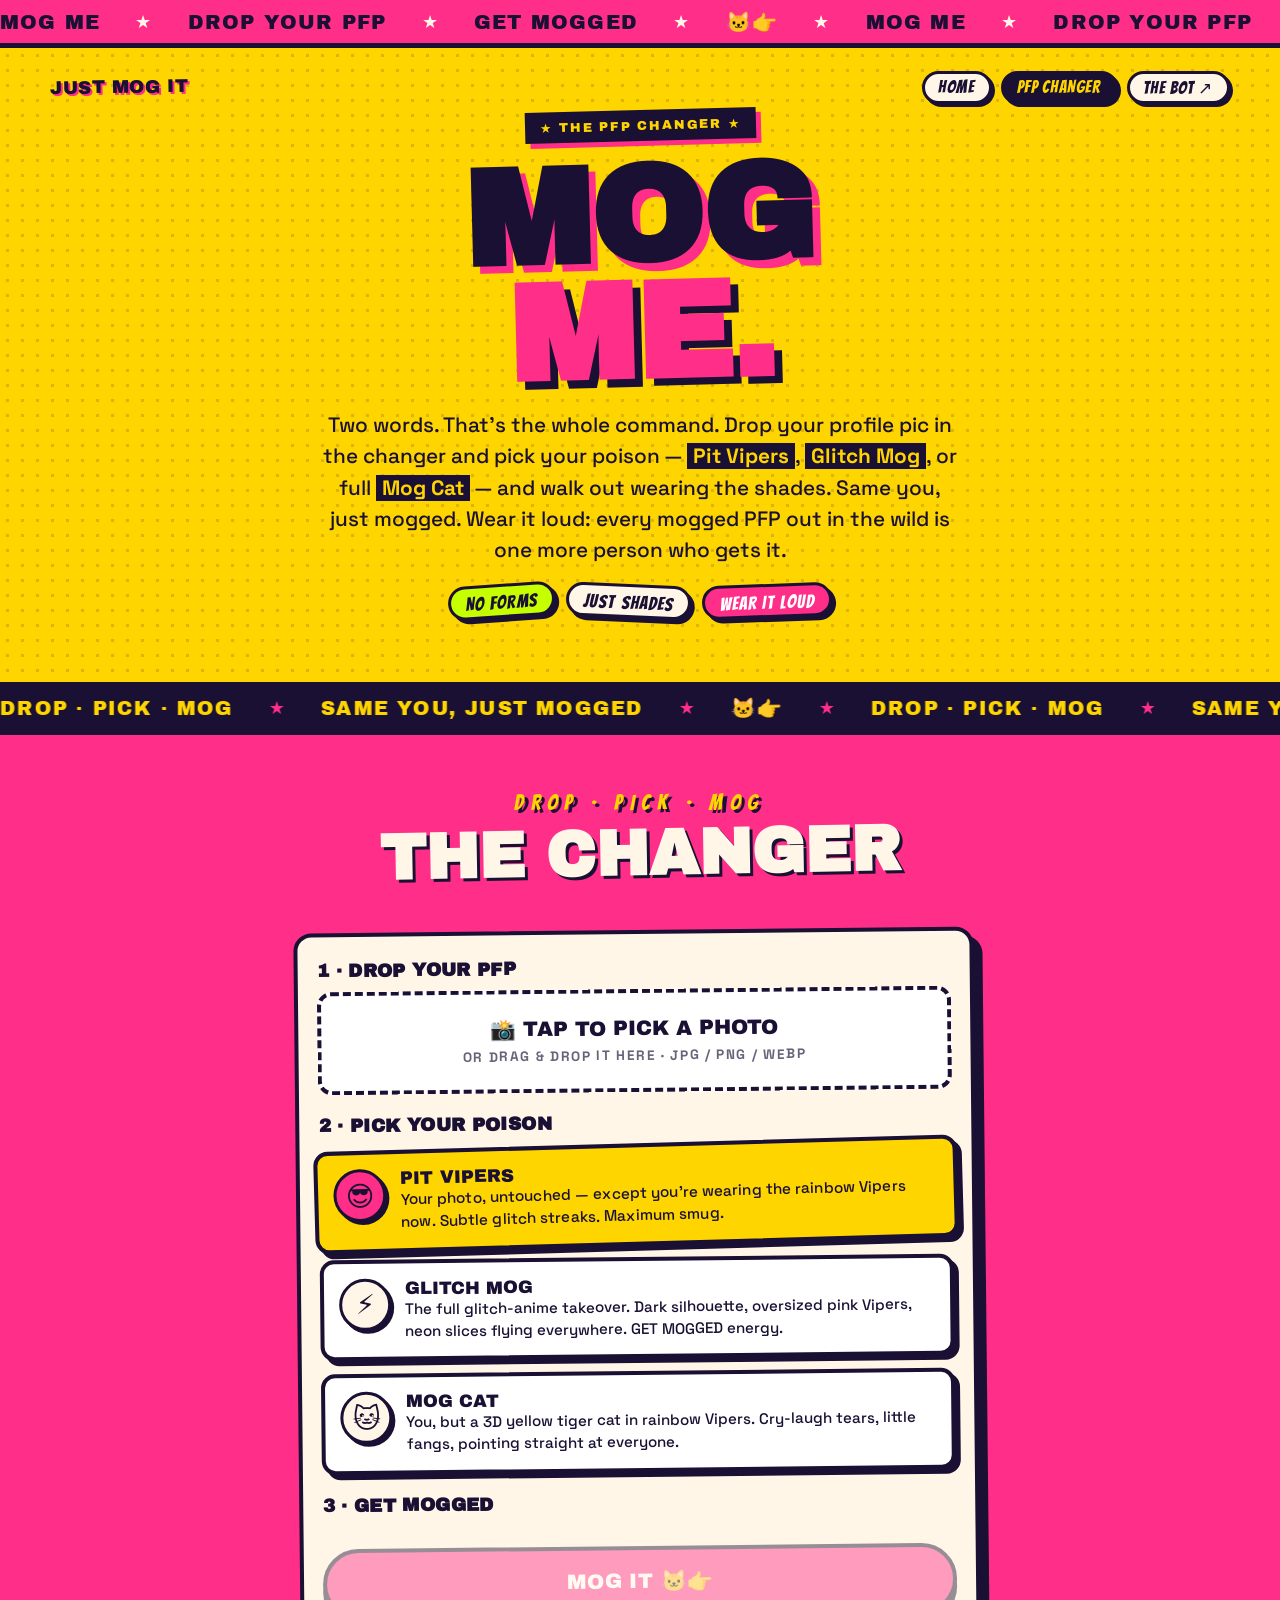
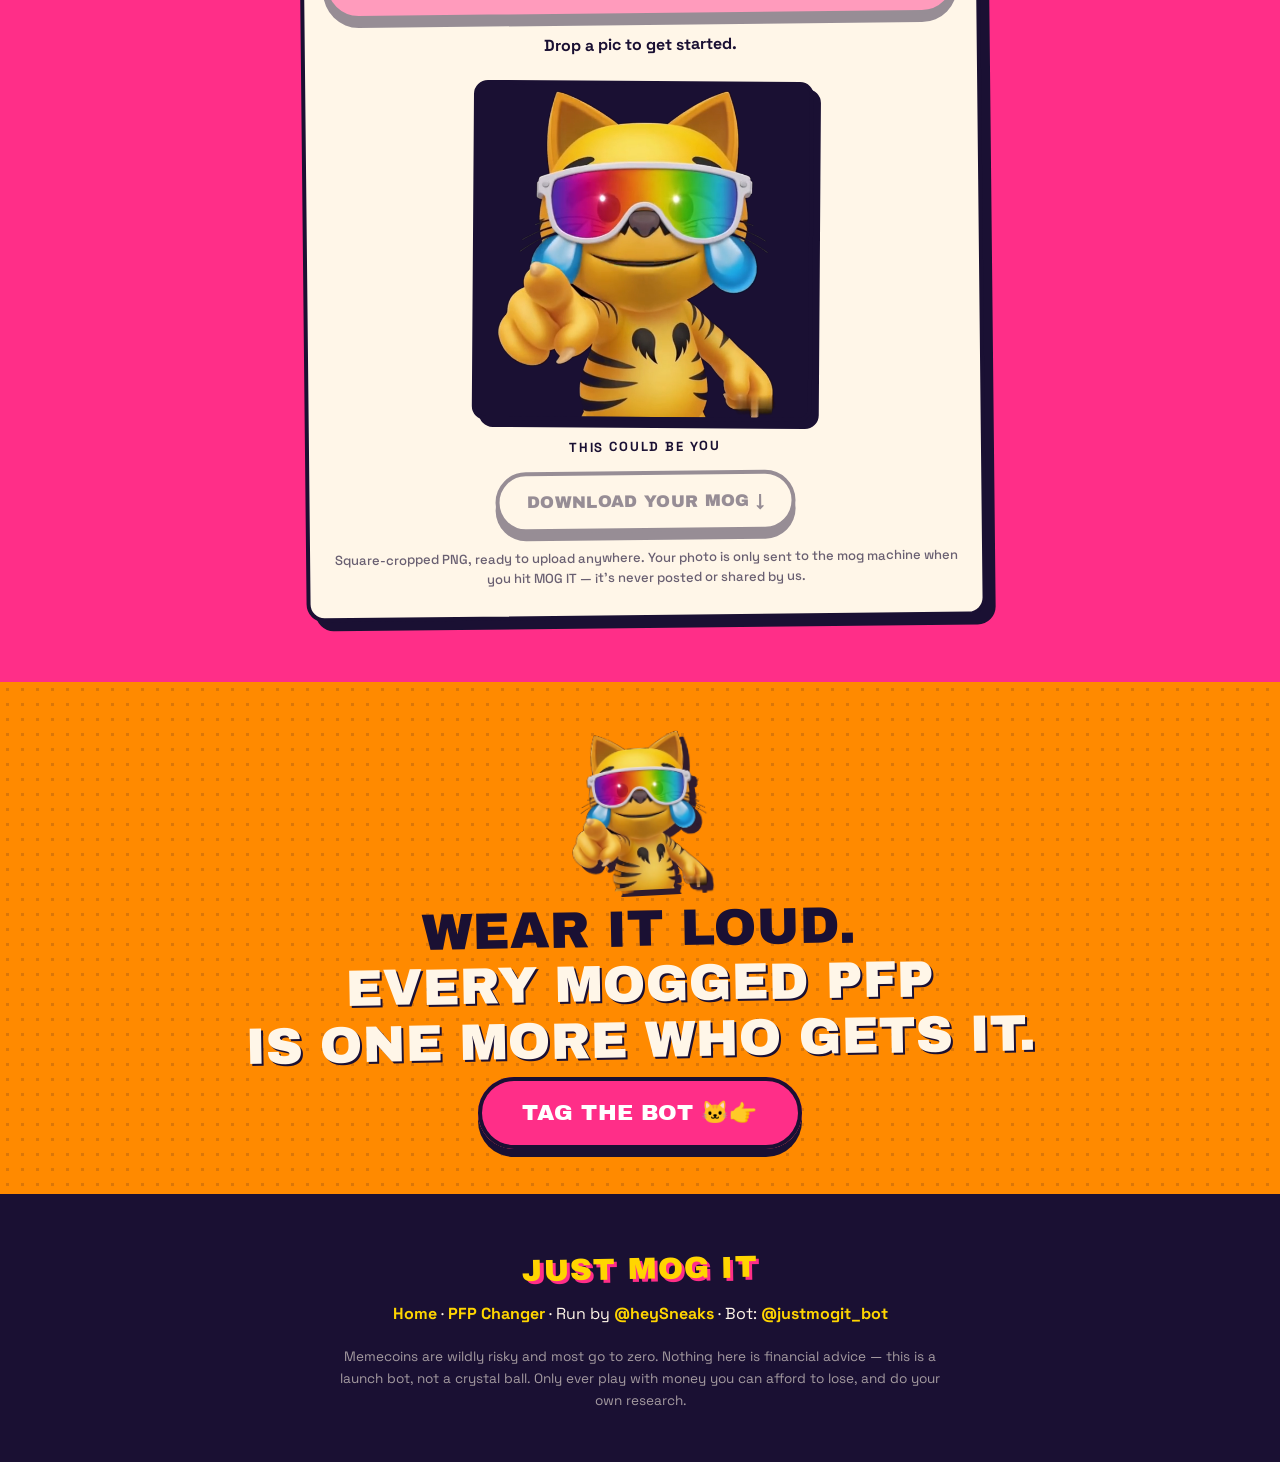
==== pfp.html @ e51c2ff8 "PFP changer: MOG ME page — upload, 3 styles (Pit Vipers / Glitch Mog / Mog Cat), generate + square d" ====
<!DOCTYPE html>
<html lang="en">
<head>
<meta charset="UTF-8">
<meta name="viewport" content="width=device-width, initial-scale=1.0">
<title>MOG ME — The JustMogIt PFP Changer</title>
<meta name="description" content="Two words. That's the whole command. Drop your profile pic in the JustMogIt changer, pick your poison — Pit Vipers, Glitch Mog, or full Mog Cat — and walk out wearing the shades.">
<link rel="preload" href="fonts/ArchivoBlack.woff2" as="font" type="font/woff2" crossorigin>
<link rel="stylesheet" href="style.css">
<style>
  /* ===== PFP CHANGER — page-specific, built from the site's poster language ===== */
  .pfp-nav {
    position: relative; z-index: 2;
    display: flex; align-items: center; justify-content: space-between;
    gap: 0.8rem; flex-wrap: wrap;
    max-width: 1180px; margin: 0 auto 0.4rem;
  }
  .pfp-brand {
    font-family: "Archivo Black", sans-serif;
    color: var(--ink); text-decoration: none;
    font-size: 1.15rem; letter-spacing: 0.03em;
    text-shadow: 2px 2px 0 var(--pink);
    transform: rotate(-1deg);
  }
  .pfp-links { display: flex; gap: 0.55rem; flex-wrap: wrap; }
  .pfp-links a {
    font-family: "Bangers", cursive; letter-spacing: 0.06em;
    font-size: 1.05rem; color: var(--ink); text-decoration: none;
    background: var(--cream); border: 3px solid var(--ink); border-radius: 999px;
    padding: 0.3rem 0.85rem 0.15rem; box-shadow: 3px 3px 0 var(--ink);
  }
  .pfp-links a.here { background: var(--ink); color: var(--yellow); }
  .pfp-links a:active { transform: translateY(2px); box-shadow: 1px 1px 0 var(--ink); }

  .pfp-hero { padding-top: 1.4rem; }
  .mogme-copy {
    position: relative; z-index: 1;
    max-width: 640px; margin: 0.4rem auto 0;
    font-size: clamp(1.05rem, 4vw, 1.3rem);
    font-weight: 500; line-height: 1.5;
  }
  .mogme-copy strong { background: var(--ink); color: var(--yellow); padding: 0 0.3em; }

  /* changer — hot pink block, same as .how */
  .changer { background: var(--pink); color: var(--cream); }
  .changer h2 { text-shadow: 0.05em 0.05em 0 var(--ink); }
  .changer .h2-kicker { color: var(--yellow); }

  .changer-card {
    background: var(--cream); color: var(--ink);
    border: 4px solid var(--ink); border-radius: 18px;
    box-shadow: 9px 9px 0 var(--ink);
    max-width: 680px; margin: 0 auto;
    padding: 1.5rem 1.2rem 1.7rem;
    transform: rotate(-0.6deg);
    position: relative; z-index: 1;
  }
  .changer-card h3 {
    font-family: "Archivo Black", sans-serif; font-size: 1.15rem;
    margin: 1.3rem 0 0.7rem; letter-spacing: 0.02em;
  }
  .changer-card h3:first-child { margin-top: 0; }

  .dropzone {
    display: block; cursor: pointer; text-align: center;
    border: 4px dashed var(--ink); border-radius: 14px;
    background: #fff; padding: 1.4rem 1rem;
    transition: transform 0.12s ease, background 0.12s ease;
  }
  .dropzone.drag { background: var(--yellow); transform: scale(1.02); }
  .dropzone .dz-big { font-family: "Archivo Black", sans-serif; font-size: 1.3rem; display: block; margin-bottom: 0.3rem; }
  .dropzone .dz-small { font-weight: 700; font-size: 0.85rem; letter-spacing: 0.12em; opacity: 0.65; }
  .dropzone img {
    max-width: 210px; width: 100%; height: auto; aspect-ratio: 1; object-fit: cover;
    border: 4px solid var(--ink); border-radius: 14px; box-shadow: 5px 5px 0 var(--ink);
    margin: 0 auto 0.7rem; display: none;
  }
  .dropzone.has-img img { display: block; }
  .dropzone input { display: none; }

  .styles { display: grid; gap: 0.8rem; }
  .style-card {
    display: flex; gap: 0.85rem; align-items: flex-start; cursor: pointer;
    border: 4px solid var(--ink); border-radius: 14px;
    background: #fff; padding: 0.9rem 0.95rem;
    box-shadow: 5px 5px 0 var(--ink);
    transition: transform 0.12s ease, background 0.12s ease;
  }
  .style-card input { position: absolute; opacity: 0; pointer-events: none; }
  .style-card .sc-icon {
    flex: 0 0 auto; width: 52px; height: 52px; display: grid; place-items: center;
    font-size: 1.7rem; background: var(--cream);
    border: 3px solid var(--ink); border-radius: 50%; box-shadow: 3px 3px 0 var(--ink);
  }
  .style-card .sc-name { font-family: "Archivo Black", sans-serif; font-size: 1.12rem; display: block; }
  .style-card .sc-desc { font-size: 0.95rem; line-height: 1.45; font-weight: 500; }
  .style-card.sel, .style-card:has(input:checked) { background: var(--yellow); transform: rotate(-1deg) scale(1.015); }
  .style-card.sel .sc-icon, .style-card:has(input:checked) .sc-icon { background: var(--pink); }

  .mog-btn { width: 100%; margin-top: 1.4rem; font-size: 1.3rem; cursor: pointer; }
  .mog-btn[disabled] { opacity: 0.45; cursor: not-allowed; transform: none; }
  .status {
    min-height: 1.5em; text-align: center; font-weight: 700;
    margin-top: 1rem; font-size: 1rem; line-height: 1.45;
  }
  .status.err { color: #b3001b; }

  .wiring {
    display: none; margin-top: 1.1rem;
    background: var(--ink); color: var(--cream);
    border: 4px solid var(--ink); border-radius: 14px;
    padding: 1.1rem 1.1rem 1rem; box-shadow: 5px 5px 0 var(--pink);
    line-height: 1.55;
  }
  .wiring.show { display: block; }
  .wiring .w-big { font-family: "Archivo Black", sans-serif; color: var(--yellow); display: block; font-size: 1.1rem; margin-bottom: 0.35rem; }

  .result-wrap { margin-top: 1.5rem; text-align: center; }
  .result-frame {
    position: relative; display: inline-block; max-width: 340px; width: 100%;
    border: 4px solid var(--ink); border-radius: 14px; overflow: hidden;
    box-shadow: 7px 7px 0 var(--ink); background: var(--ink);
    transform: rotate(1deg);
  }
  .result-frame img { display: block; width: 100%; height: auto; aspect-ratio: 1; object-fit: cover; }
  .result-sticker {
    position: absolute; top: 10px; right: 10px;
    font-family: "Bangers", cursive; letter-spacing: 0.06em; font-size: 1.05rem;
    background: var(--lime); color: var(--ink);
    border: 3px solid var(--ink); border-radius: 999px; box-shadow: 3px 3px 0 var(--ink);
    padding: 0.25rem 0.8rem 0.1rem; transform: rotate(6deg);
    display: none;
  }
  .result-frame.mogged .result-sticker { display: block; }
  .frame-caption { font-weight: 700; letter-spacing: 0.14em; font-size: 0.82rem; margin-top: 0.8rem; }
  .dl-btn { margin-top: 1rem; cursor: pointer; }
  .dl-btn[disabled] { opacity: 0.45; cursor: not-allowed; }
  .fineprint { font-size: 0.82rem; opacity: 0.65; font-weight: 500; margin-top: 1rem; line-height: 1.5; }

  .pfp-hero .hero-inner { flex-direction: column; text-align: center; }
  @media (min-width: 900px) {
    .pfp-hero .hero-inner { flex-direction: column; text-align: center; }
    .pfp-hero .cta-row, .pfp-hero .sticker-row { justify-content: center; }
    .styles { grid-template-columns: 1fr; }
  }
</style>
</head>
<body>

<!-- ======== TICKER ======== -->
<div class="ticker ticker-top" aria-hidden="true">
  <div class="ticker-track" data-ticker>
    <span>MOG ME</span><span class="tick-star">★</span><span>DROP YOUR PFP</span><span class="tick-star">★</span><span>GET MOGGED</span><span class="tick-star">★</span><span>🐱👉</span><span class="tick-star">★</span>
  </div>
</div>

<!-- ======== MOG ME — the command ======== -->
<header class="hero pfp-hero">
  <div class="halftone" aria-hidden="true"></div>
  <nav class="pfp-nav">
    <a class="pfp-brand" href="index.html">JUST MOG IT</a>
    <div class="pfp-links">
      <a href="index.html">HOME</a>
      <a href="pfp.html" class="here">PFP CHANGER</a>
      <a href="https://x.com/justmogit_bot" target="_blank" rel="noopener">THE BOT ↗</a>
    </div>
  </nav>
  <div class="hero-inner">
    <div class="type-col">
      <p class="hero-kicker">★ THE PFP CHANGER ★</p>
      <h1 class="logo-type">MOG<br><span class="word-mog">ME.</span></h1>
      <p class="mogme-copy">Two words. That's the whole command. Drop your profile pic in the changer and pick your poison — <strong>Pit Vipers</strong>, <strong>Glitch Mog</strong>, or full <strong>Mog Cat</strong> — and walk out wearing the shades. Same you, just mogged. Wear it loud: every mogged PFP out in the wild is one more person who gets it.</p>
      <div class="sticker-row" aria-hidden="true">
        <span class="sticker s1">NO FORMS</span>
        <span class="sticker s2">JUST SHADES</span>
        <span class="sticker s3">WEAR IT LOUD</span>
      </div>
    </div>
  </div>
</header>

<!-- ======== MARQUEE DIVIDER ======== -->
<div class="ticker ticker-mid" aria-hidden="true">
  <div class="ticker-track ticker-track-rev" data-ticker>
    <span>DROP · PICK · MOG</span><span class="tick-star">★</span><span>SAME YOU, JUST MOGGED</span><span class="tick-star">★</span><span>🐱👉</span><span class="tick-star">★</span>
  </div>
</div>

<main>
  <!-- ======== THE CHANGER — hot pink ======== -->
  <section class="section changer">
    <h2><span class="h2-kicker">DROP · PICK · MOG</span>THE CHANGER</h2>

    <div class="changer-card">
      <h3>1 · DROP YOUR PFP</h3>
      <label class="dropzone" id="dropzone">
        <input type="file" id="fileInput" accept="image/*">
        <img id="previewImg" alt="Your uploaded profile pic">
        <span class="dz-big" id="dzBig">📸 TAP TO PICK A PHOTO</span>
        <span class="dz-small" id="dzSmall">OR DRAG &amp; DROP IT HERE · JPG / PNG / WEBP</span>
      </label>

      <h3>2 · PICK YOUR POISON</h3>
      <div class="styles" id="styles">
        <label class="style-card sel">
          <input type="radio" name="style" value="vipers" checked>
          <span class="sc-icon">😎</span>
          <span><span class="sc-name">PIT VIPERS</span>
          <span class="sc-desc">Your photo, untouched — except you're wearing the rainbow Vipers now. Subtle glitch streaks. Maximum smug.</span></span>
        </label>
        <label class="style-card">
          <input type="radio" name="style" value="glitch">
          <span class="sc-icon">⚡</span>
          <span><span class="sc-name">GLITCH MOG</span>
          <span class="sc-desc">The full glitch-anime takeover. Dark silhouette, oversized pink Vipers, neon slices flying everywhere. GET MOGGED energy.</span></span>
        </label>
        <label class="style-card">
          <input type="radio" name="style" value="cat">
          <span class="sc-icon">🐱</span>
          <span><span class="sc-name">MOG CAT</span>
          <span class="sc-desc">You, but a 3D yellow tiger cat in rainbow Vipers. Cry-laugh tears, little fangs, pointing straight at everyone.</span></span>
        </label>
      </div>

      <h3>3 · GET MOGGED</h3>
      <button class="cta cta-main cta-big mog-btn" id="mogBtn" type="button" disabled>MOG IT 🐱👉</button>
      <p class="status" id="status" role="status">Drop a pic to get started.</p>

      <div class="wiring" id="wiring">
        <span class="w-big">🔧 THE CHANGER IS BEING WIRED UP</span>
        The mog machine is almost ready — check back in a bit and it'll cook your PFP live. Nothing broke; the shades just aren't plugged in yet. Meanwhile your pic stays right here on your phone, and you can still grab the square crop below.
      </div>

      <div class="result-wrap">
        <div class="result-frame" id="resultFrame">
          <img id="resultImg" src="mog-cat-alpha.png" alt="Your mogged profile pic">
          <span class="result-sticker">MOGGED 😎</span>
        </div>
        <p class="frame-caption" id="frameCaption">THIS COULD BE YOU</p>
        <button class="cta cta-ghost dl-btn" id="dlBtn" type="button" disabled>DOWNLOAD YOUR MOG ↓</button>
        <p class="fineprint">Square-cropped PNG, ready to upload anywhere. Your photo is only sent to the mog machine when you hit MOG IT — it's never posted or shared by us.</p>
      </div>
    </div>
  </section>

  <!-- ======== FINAL CTA — orange ======== -->
  <section class="section final-cta">
    <div class="halftone" aria-hidden="true"></div>
    <div class="mini-cat" aria-hidden="true">
      <img src="mog-cat-alpha.png" alt="" width="600" height="600">
    </div>
    <p class="final-line">WEAR IT LOUD.<br><span>EVERY MOGGED PFP<br>IS ONE MORE WHO GETS IT.</span></p>
    <a class="cta cta-main cta-big" href="https://x.com/justmogit_bot" target="_blank" rel="noopener">TAG THE BOT 🐱👉</a>
  </section>
</main>

<footer>
  <p class="foot-brand">JUST MOG IT</p>
  <p><a href="index.html">Home</a> · <a href="pfp.html">PFP Changer</a> · Run by <a href="https://x.com/heySneaks" target="_blank" rel="noopener">@heySneaks</a> · Bot: <a href="https://x.com/justmogit_bot" target="_blank" rel="noopener">@justmogit_bot</a></p>
  <p class="nfa">Memecoins are wildly risky and most go to zero. Nothing here is financial advice — this is a launch bot, not a crystal ball. Only ever play with money you can afford to lose, and do your own research.</p>
</footer>

<script>
(function () {
  "use strict";
  var dz = document.getElementById("dropzone");
  var fileInput = document.getElementById("fileInput");
  var previewImg = document.getElementById("previewImg");
  var dzBig = document.getElementById("dzBig");
  var dzSmall = document.getElementById("dzSmall");
  var mogBtn = document.getElementById("mogBtn");
  var dlBtn = document.getElementById("dlBtn");
  var status = document.getElementById("status");
  var wiring = document.getElementById("wiring");
  var resultFrame = document.getElementById("resultFrame");
  var resultImg = document.getElementById("resultImg");
  var frameCaption = document.getElementById("frameCaption");

  var workingDataUrl = null; // downscaled upload (what we send + fall back to)
  var resultDataUrl = null;  // generated mog

  function setStatus(msg, isErr) {
    status.textContent = msg;
    status.className = "status" + (isErr ? " err" : "");
  }

  function selectedStyle() {
    var el = document.querySelector('input[name="style"]:checked');
    return el ? el.value : "vipers";
  }

  // Style card highlight (JS class backs up the :has() styling)
  var cards = document.querySelectorAll(".style-card");
  cards.forEach(function (card) {
    card.addEventListener("click", function () {
      cards.forEach(function (c) { c.classList.remove("sel"); });
      card.classList.add("sel");
    });
  });

  function loadFile(file) {
    if (!file) return;
    if (!/^image\//.test(file.type)) {
      setStatus("That's not an image — grab a JPG, PNG or WebP.", true);
      return;
    }
    var reader = new FileReader();
    reader.onload = function () {
      var img = new Image();
      img.onload = function () {
        var max = 1024;
        var scale = Math.min(1, max / Math.max(img.width, img.height));
        var w = Math.round(img.width * scale);
        var h = Math.round(img.height * scale);
        var canvas = document.createElement("canvas");
        canvas.width = w; canvas.height = h;
        canvas.getContext("2d").drawImage(img, 0, 0, w, h);
        workingDataUrl = canvas.toDataURL("image/jpeg", 0.9);
        resultDataUrl = null;
        previewImg.src = workingDataUrl;
        dz.classList.add("has-img");
        dzBig.textContent = "📸 THAT'S THE ONE";
        dzSmall.textContent = "TAP TO PICK A DIFFERENT ONE";
        resultImg.src = workingDataUrl;
        resultFrame.classList.remove("mogged");
        frameCaption.textContent = "YOU — UNMOGGED (FOR NOW)";
        mogBtn.disabled = false;
        dlBtn.disabled = false;
        wiring.classList.remove("show");
        setStatus("Locked in. Pick your poison and hit MOG IT.");
      };
      img.onerror = function () { setStatus("Couldn't read that image — try another one.", true); };
      img.src = reader.result;
    };
    reader.onerror = function () { setStatus("Couldn't read that file — try another one.", true); };
    reader.readAsDataURL(file);
  }

  fileInput.addEventListener("change", function () {
    loadFile(fileInput.files && fileInput.files[0]);
    fileInput.value = "";
  });
  ["dragenter", "dragover"].forEach(function (ev) {
    dz.addEventListener(ev, function (e) { e.preventDefault(); dz.classList.add("drag"); });
  });
  ["dragleave", "drop"].forEach(function (ev) {
    dz.addEventListener(ev, function (e) { e.preventDefault(); dz.classList.remove("drag"); });
  });
  dz.addEventListener("drop", function (e) {
    var f = e.dataTransfer && e.dataTransfer.files && e.dataTransfer.files[0];
    loadFile(f);
  });

  mogBtn.addEventListener("click", function () {
    if (!workingDataUrl) return;
    mogBtn.disabled = true;
    mogBtn.textContent = "MOGGING… ⏳";
    setStatus("Sending you to the mog machine…");
    fetch("/api/mog", {
      method: "POST",
      headers: { "Content-Type": "application/json" },
      body: JSON.stringify({ image: workingDataUrl, style: selectedStyle() })
    })
      .then(function (res) {
        return res.json().catch(function () { return { error: "bad_response" }; })
          .then(function (data) { return { ok: res.ok, data: data }; });
      })
      .then(function (out) {
        if (out.ok && out.data && out.data.image) {
          resultDataUrl = out.data.image;
          resultImg.src = resultDataUrl;
          resultFrame.classList.add("mogged");
          frameCaption.textContent = "YOU — MOGGED 😎";
          wiring.classList.remove("show");
          setStatus("MOGGED. Download it and wear it loud.");
        } else if (out.data && out.data.error === "key_not_configured") {
          wiring.classList.add("show");
          setStatus("So close — the changer is being wired up. Check back soon.");
        } else if (out.data && out.data.error === "image_too_large") {
          setStatus("That image is too big — try a smaller one.", true);
        } else {
          setStatus("The mog machine hiccuped — give it another shot.", true);
        }
      })
      .catch(function () {
        setStatus("Couldn't reach the mog machine — check your connection and try again.", true);
      })
      .finally(function () {
        mogBtn.disabled = false;
        mogBtn.textContent = "MOG IT 🐱👉";
      });
  });

  dlBtn.addEventListener("click", function () {
    var src = resultDataUrl || workingDataUrl;
    if (!src) return;
    var img = new Image();
    img.onload = function () {
      var size = 1024;
      var canvas = document.createElement("canvas");
      canvas.width = size; canvas.height = size;
      var side = Math.min(img.width, img.height);
      var sx = (img.width - side) / 2;
      var sy = (img.height - side) / 2;
      canvas.getContext("2d").drawImage(img, sx, sy, side, side, 0, 0, size, size);
      if (canvas.toBlob) {
        canvas.toBlob(function (blob) {
          var a = document.createElement("a");
          a.href = URL.createObjectURL(blob);
          a.download = "get-mogged-pfp.png";
          document.body.appendChild(a);
          a.click();
          a.remove();
          setTimeout(function () { URL.revokeObjectURL(a.href); }, 4000);
        }, "image/png");
      } else {
        var a = document.createElement("a");
        a.href = canvas.toDataURL("image/png");
        a.download = "get-mogged-pfp.png";
        document.body.appendChild(a);
        a.click();
        a.remove();
      }
    };
    img.src = src;
  });

  // Ticker duplication (same trick as script.js, kept local so index stays untouched)
  document.querySelectorAll("[data-ticker]").forEach(function (track) {
    track.innerHTML += track.innerHTML;
  });
})();
</script>
</body>
</html>
---- style.css ----
/* JUST MOG IT v2 — riso poster system.
   Full-bleed color blocks (yellow → pink → cream → orange), hard ink
   shadows, halftone dots, sticker tilts. NO soft SaaS gradients. */

/* Self-hosted fonts (2026-11-07) — no third-party font CDN, so the poster
   type renders identically in every webview, including in-app browsers. */
@font-face {
  font-family: "Archivo Black";
  src: url("fonts/ArchivoBlack.woff2") format("woff2");
  font-weight: 400;
  font-display: swap;
}
@font-face {
  font-family: "Bangers";
  src: url("fonts/Bangers.woff2") format("woff2");
  font-weight: 400;
  font-display: swap;
}
@font-face {
  font-family: "Space Grotesk";
  src: url("fonts/SpaceGrotesk.woff2") format("woff2");
  font-weight: 400 700;
  font-display: swap;
}

:root {
  --ink: #1a1033;
  --pink: #ff2e88;
  --orange: #ff8a00;
  --yellow: #ffd500;
  --amber: #ffb300;
  --lime: #c6ff00;
  --cream: #fff6e8;
}

* { margin: 0; padding: 0; box-sizing: border-box; }
html { scroll-behavior: smooth; }

body {
  font-family: "Space Grotesk", system-ui, sans-serif;
  background: var(--ink);
  color: var(--ink);
  overflow-x: hidden;
}

a { color: var(--pink); }
::selection { background: var(--ink); color: var(--yellow); }

/* ---------- tickers ---------- */
.ticker {
  overflow: hidden;
  white-space: nowrap;
  padding: 0.6rem 0;
  border-top: 5px solid var(--ink);
  border-bottom: 5px solid var(--ink);
  position: relative;
  z-index: 3;
}
.ticker-top { background: var(--pink); color: var(--ink); border-top: none; }
.ticker-mid { background: var(--ink); color: var(--yellow); }
.ticker-track {
  display: inline-flex;
  align-items: center;
  gap: 2.2rem;
  padding-right: 2.2rem;
  font-family: "Archivo Black", sans-serif;
  font-size: 1.25rem;
  letter-spacing: 0.06em;
  animation: ticker-scroll 16s linear infinite;
  will-change: transform;
}
.ticker-track-rev { animation-direction: reverse; }
.tick-star { color: var(--cream); font-size: 1.1rem; }
.ticker-mid .tick-star { color: var(--pink); }
@keyframes ticker-scroll {
  from { transform: translateX(0); }
  to   { transform: translateX(-50%); }
}

/* ---------- HERO — yellow poster ---------- */
.hero {
  background: var(--yellow);
  position: relative;
  overflow: hidden;
  padding: 2.2rem 1.25rem 3.2rem;
}
.halftone {
  position: absolute;
  inset: 0;
  pointer-events: none;
  background-image: radial-gradient(circle, rgba(26,16,51,0.16) 1.6px, transparent 1.7px);
  background-size: 15px 15px;
}
.hero-inner {
  position: relative;
  max-width: 1180px;
  margin: 0 auto;
  display: flex;
  flex-direction: column;
  align-items: center;
  text-align: center;
}

.mascot-col { position: relative; width: 100%; display: flex; justify-content: center; }
.burst {
  position: absolute;
  top: 50%; left: 50%;
  width: 560px; height: 560px;
  max-width: 130vw; max-height: 130vw;
  transform: translate(-50%, -54%);
  border-radius: 50%;
  background: repeating-conic-gradient(from -8deg, rgba(255,46,136,0.30) 0deg 11deg, rgba(255,46,136,0) 11deg 22deg);
  -webkit-mask-image: radial-gradient(circle, #000 0 58%, transparent 71%);
          mask-image: radial-gradient(circle, #000 0 58%, transparent 71%);
}
.mascot-wrap { position: relative; z-index: 1; transition: transform 0.18s ease; }
.mascot {
  width: min(430px, 88vw);
  height: auto;
  display: block;
  filter: drop-shadow(10px 12px 0 rgba(26,16,51,0.9));
  animation: mog-bob 2.8s ease-in-out infinite;
}
@keyframes mog-bob {
  0%, 100% { transform: translateY(0) rotate(-1deg); }
  50%      { transform: translateY(-9px) rotate(1deg); }
}
.mascot-wrap.jab .mascot { animation: jab 0.45s ease; }
@keyframes jab {
  0% { transform: translate(0,0) scale(1); }
  35% { transform: translate(10px, 8px) scale(1.07); }
  100% { transform: translate(0,0) scale(1); }
}

.starburst {
  position: absolute;
  top: 2%;
  right: 1%;
  width: 104px; height: 104px;
  background: var(--pink);
  color: var(--cream);
  display: grid;
  place-items: center;
  text-align: center;
  font-family: "Bangers", cursive;
  font-size: 1.25rem;
  line-height: 0.95;
  letter-spacing: 0.05em;
  transform: rotate(12deg);
  clip-path: polygon(50% 0%, 59% 12%, 74% 6%, 79% 20%, 93% 18%, 92% 33%, 100% 42%, 91% 52%, 97% 65%, 84% 70%, 84% 85%, 70% 83%, 62% 96%, 51% 87%, 38% 97%, 34% 83%, 18% 85%, 19% 70%, 4% 63%, 11% 51%, 2% 40%, 14% 33%, 13% 17%, 27% 19%, 34% 5%, 44% 13%);
  filter: drop-shadow(4px 5px 0 var(--ink));
  animation: burst-wiggle 3.4s ease-in-out infinite;
  z-index: 2;
}
@keyframes burst-wiggle {
  0%, 100% { transform: rotate(12deg) scale(1); }
  50%      { transform: rotate(7deg) scale(1.06); }
}

.type-col { position: relative; z-index: 1; }
.hero-kicker {
  display: inline-block;
  font-family: "Archivo Black", sans-serif;
  font-size: clamp(0.6rem, 3.1vw, 0.8rem);
  letter-spacing: 0.14em;
  white-space: nowrap;
  background: var(--ink);
  color: var(--yellow);
  padding: 0.5rem 0.9rem;
  transform: rotate(-1.5deg);
  box-shadow: 5px 5px 0 var(--pink);
  margin-top: 1.4rem;
}
.logo-type {
  font-family: "Archivo Black", sans-serif;
  font-size: clamp(3.6rem, 17vw, 8.5rem);
  line-height: 0.86;
  letter-spacing: -0.01em;
  margin: 1.1rem 0 1.1rem;
  color: var(--ink);
  text-shadow: 0.055em 0.055em 0 var(--pink);
  transform: rotate(-1.5deg);
}
.word-mog {
  color: var(--pink);
  text-shadow: 0.055em 0.055em 0 var(--ink);
}
.tagline {
  font-size: clamp(1.3rem, 4.6vw, 1.9rem);
  font-weight: 700;
  line-height: 1.3;
}
.tagline strong {
  background: var(--ink);
  color: var(--yellow);
  padding: 0 0.35em;
  box-decoration-break: clone;
  -webkit-box-decoration-break: clone;
}
.cta-row {
  display: flex;
  gap: 1rem;
  justify-content: center;
  flex-wrap: wrap;
  margin-top: 1.8rem;
}
.cta {
  font-family: "Archivo Black", sans-serif;
  text-decoration: none;
  padding: 1.05rem 1.7rem;
  border: 4px solid var(--ink);
  border-radius: 999px;
  font-size: 1.05rem;
  letter-spacing: 0.02em;
  transition: transform 0.12s ease, box-shadow 0.12s ease;
  position: relative;
}
.cta-main {
  background: var(--pink);
  color: #fff;
  box-shadow: 0 8px 0 var(--ink);
}
.cta-main:hover { transform: translateY(-3px) rotate(-1deg); box-shadow: 0 11px 0 var(--ink); }
.cta-main:active { transform: translateY(5px); box-shadow: 0 2px 0 var(--ink); }
.cta-ghost {
  background: var(--cream);
  color: var(--ink);
  box-shadow: 0 8px 0 var(--ink);
}
.cta-ghost:hover { transform: translateY(-3px) rotate(1deg); box-shadow: 0 11px 0 var(--ink); }
.cta-big { font-size: 1.4rem; padding: 1.2rem 2.5rem; }

.hero-note {
  margin-top: 1.5rem;
  font-weight: 700;
  font-size: 0.85rem;
  letter-spacing: 0.16em;
}
.sticker-row {
  display: flex;
  gap: 0.7rem;
  justify-content: center;
  flex-wrap: wrap;
  margin-top: 1.1rem;
}
.sticker {
  font-family: "Bangers", cursive;
  font-size: 1.15rem;
  letter-spacing: 0.06em;
  padding: 0.35rem 0.9rem 0.2rem;
  border: 3px solid var(--ink);
  border-radius: 999px;
  box-shadow: 4px 4px 0 var(--ink);
  background: var(--cream);
  color: var(--ink);
}
.sticker.s1 { transform: rotate(-4deg); background: var(--lime); }
.sticker.s2 { transform: rotate(2.5deg); background: var(--cream); }
.sticker.s3 { transform: rotate(-2deg); background: var(--pink); color: #fff; }

/* ---------- sections (color blocks) ---------- */
.section {
  padding: 3.6rem 1.25rem 4rem;
  position: relative;
  overflow: hidden;
}
.section h2 {
  font-family: "Archivo Black", sans-serif;
  font-size: clamp(2.4rem, 8vw, 4rem);
  text-align: center;
  margin-bottom: 2.6rem;
  transform: rotate(-1deg);
  position: relative;
  z-index: 1;
}
.h2-kicker {
  display: block;
  font-family: "Bangers", cursive;
  font-size: 1.3rem;
  font-weight: 400;
  letter-spacing: 0.35em;
  text-transform: uppercase;
  margin-bottom: 0.3rem;
  transform: rotate(1deg);
}

/* how — hot pink */
.how {
  background: var(--pink);
  color: var(--cream);
}
.how h2 { text-shadow: 0.05em 0.05em 0 var(--ink); }
.how .h2-kicker { color: var(--yellow); }
.steps {
  display: grid;
  gap: 1.4rem;
  max-width: 1060px;
  margin: 0 auto;
  position: relative;
  z-index: 1;
}
.step {
  background: var(--cream);
  color: var(--ink);
  border: 4px solid var(--ink);
  border-radius: 18px;
  padding: 1.7rem 1.5rem;
  box-shadow: 9px 9px 0 var(--ink);
  line-height: 1.55;
}
.step1 { transform: rotate(-1.4deg); }
.step2 { transform: rotate(1deg); }
.step3 { transform: rotate(-0.8deg); }
.step-num {
  font-family: "Bangers", cursive;
  font-size: 3.4rem;
  line-height: 1;
  color: var(--pink);
  -webkit-text-stroke: 2px var(--ink);
  paint-order: stroke fill;
  text-shadow: 3px 3px 0 var(--ink);
}
.step h3 {
  font-family: "Archivo Black", sans-serif;
  font-size: 1.35rem;
  margin: 0.4rem 0 0.6rem;
}
.step p { font-size: 1.02rem; }
.step strong { background: var(--yellow); padding: 0 0.25em; }

/* why — cream */
.why { background: var(--cream); color: var(--ink); }
.why h2 { text-shadow: 0.05em 0.05em 0 var(--pink); }
.why .h2-kicker { color: var(--pink); }
.perks {
  display: grid;
  gap: 1.4rem;
  max-width: 1060px;
  margin: 0 auto;
  position: relative;
  z-index: 1;
}
.perk {
  border: 4px solid var(--ink);
  border-radius: 18px;
  padding: 1.6rem 1.4rem;
  box-shadow: 9px 9px 0 var(--ink);
  line-height: 1.55;
  color: var(--ink);
}
.perk-yellow { background: var(--yellow); transform: rotate(-1deg); }
.perk-lime   { background: var(--lime);   transform: rotate(0.9deg); }
.perk-orange { background: var(--orange); transform: rotate(-0.7deg); }
.perk-pink   { background: var(--pink);   transform: rotate(1.1deg); color: #fff; }
.perk-icon {
  display: inline-grid;
  place-items: center;
  width: 58px; height: 58px;
  font-size: 1.9rem;
  background: var(--cream);
  border: 3px solid var(--ink);
  border-radius: 50%;
  box-shadow: 3px 3px 0 var(--ink);
  margin-bottom: 0.7rem;
}
.perk h3 {
  font-family: "Archivo Black", sans-serif;
  font-size: 1.3rem;
  margin-bottom: 0.5rem;
}
.perk p { font-size: 1rem; font-weight: 500; }

/* final CTA — orange */
.final-cta {
  background: var(--orange);
  text-align: center;
  padding-top: 3rem;
  padding-bottom: 4.2rem;
}
.final-cta .mini-cat { position: relative; z-index: 1; margin-bottom: 0.4rem; }
.final-cta .mini-cat img {
  width: 160px;
  height: auto;
  filter: drop-shadow(6px 6px 0 rgba(26,16,51,0.9));
  transform: rotate(-3deg);
}
.final-line {
  font-family: "Archivo Black", sans-serif;
  font-size: clamp(1.7rem, 6.5vw, 3.2rem);
  line-height: 1.08;
  transform: rotate(-1deg);
  margin-bottom: 2rem;
  position: relative;
  z-index: 1;
}
.final-line span { color: var(--cream); text-shadow: 0.04em 0.04em 0 var(--ink); }
.final-cta .cta { z-index: 1; }

/* ---------- footer ---------- */
footer {
  background: var(--ink);
  color: var(--cream);
  text-align: center;
  padding: 2.8rem 1.25rem 3.2rem;
  line-height: 1.6;
  border-top: 6px solid var(--ink);
}
.foot-brand {
  font-family: "Archivo Black", sans-serif;
  font-size: 1.9rem;
  letter-spacing: 0.04em;
  color: var(--yellow);
  text-shadow: 3px 3px 0 var(--pink);
  margin-bottom: 0.5rem;
  transform: rotate(-1deg);
}
footer a { color: var(--yellow); font-weight: 700; text-decoration: none; }
footer a:hover { text-decoration: underline; }
.nfa {
  max-width: 620px;
  margin: 1.2rem auto 0;
  font-size: 0.85rem;
  opacity: 0.6;
}

/* ---------- desktop: the poster goes two-column ---------- */
@media (min-width: 900px) {
  .hero { padding: 3.2rem 2rem 4rem; }
  .hero-inner {
    flex-direction: row;
    align-items: center;
    text-align: left;
    gap: 1rem;
  }
  .mascot-col { flex: 0 0 46%; }
  .mascot { width: min(500px, 100%); }
  .type-col { flex: 1; }
  .hero-kicker { margin-top: 0; }
  .cta-row, .sticker-row { justify-content: flex-start; }
  .steps { grid-template-columns: repeat(3, 1fr); }
  .perks { grid-template-columns: repeat(4, 1fr); }
  .starburst { width: 122px; height: 122px; font-size: 1.5rem; right: -2%; }
}

/* ---------- confetti burst (JS) ---------- */
.burst-bit {
  position: absolute;
  font-size: 1.3rem;
  pointer-events: none;
  z-index: 5;
  animation: burst-fly 0.8s ease-out forwards;
}
@keyframes burst-fly {
  from { opacity: 1; transform: translate(0, 0) rotate(0deg) scale(1); }
  to   { opacity: 0; transform: translate(var(--dx), var(--dy)) rotate(var(--rot)) scale(1.3); }
}

@media (prefers-reduced-motion: reduce) {
  .ticker-track, .mascot, .starburst { animation: none; }
  .mascot-wrap.jab .mascot { animation: none; }
  html { scroll-behavior: auto; }
}
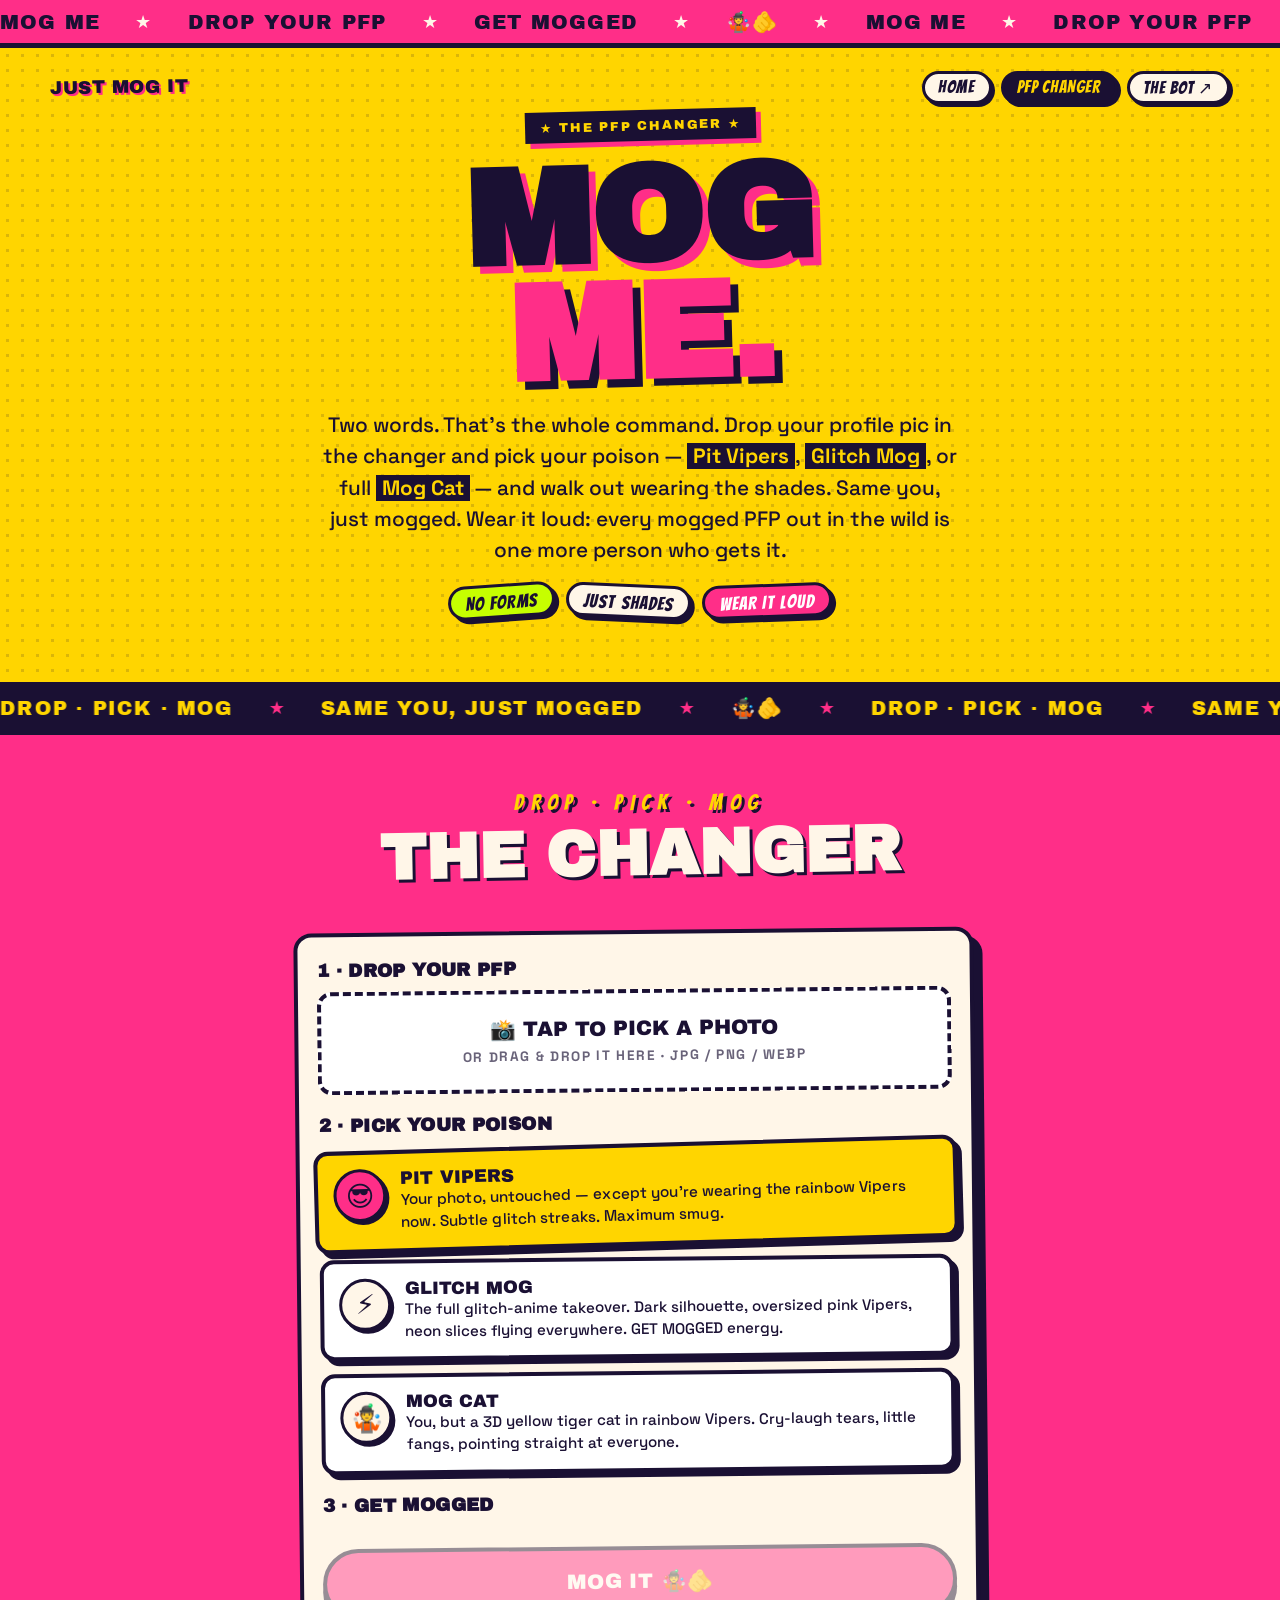
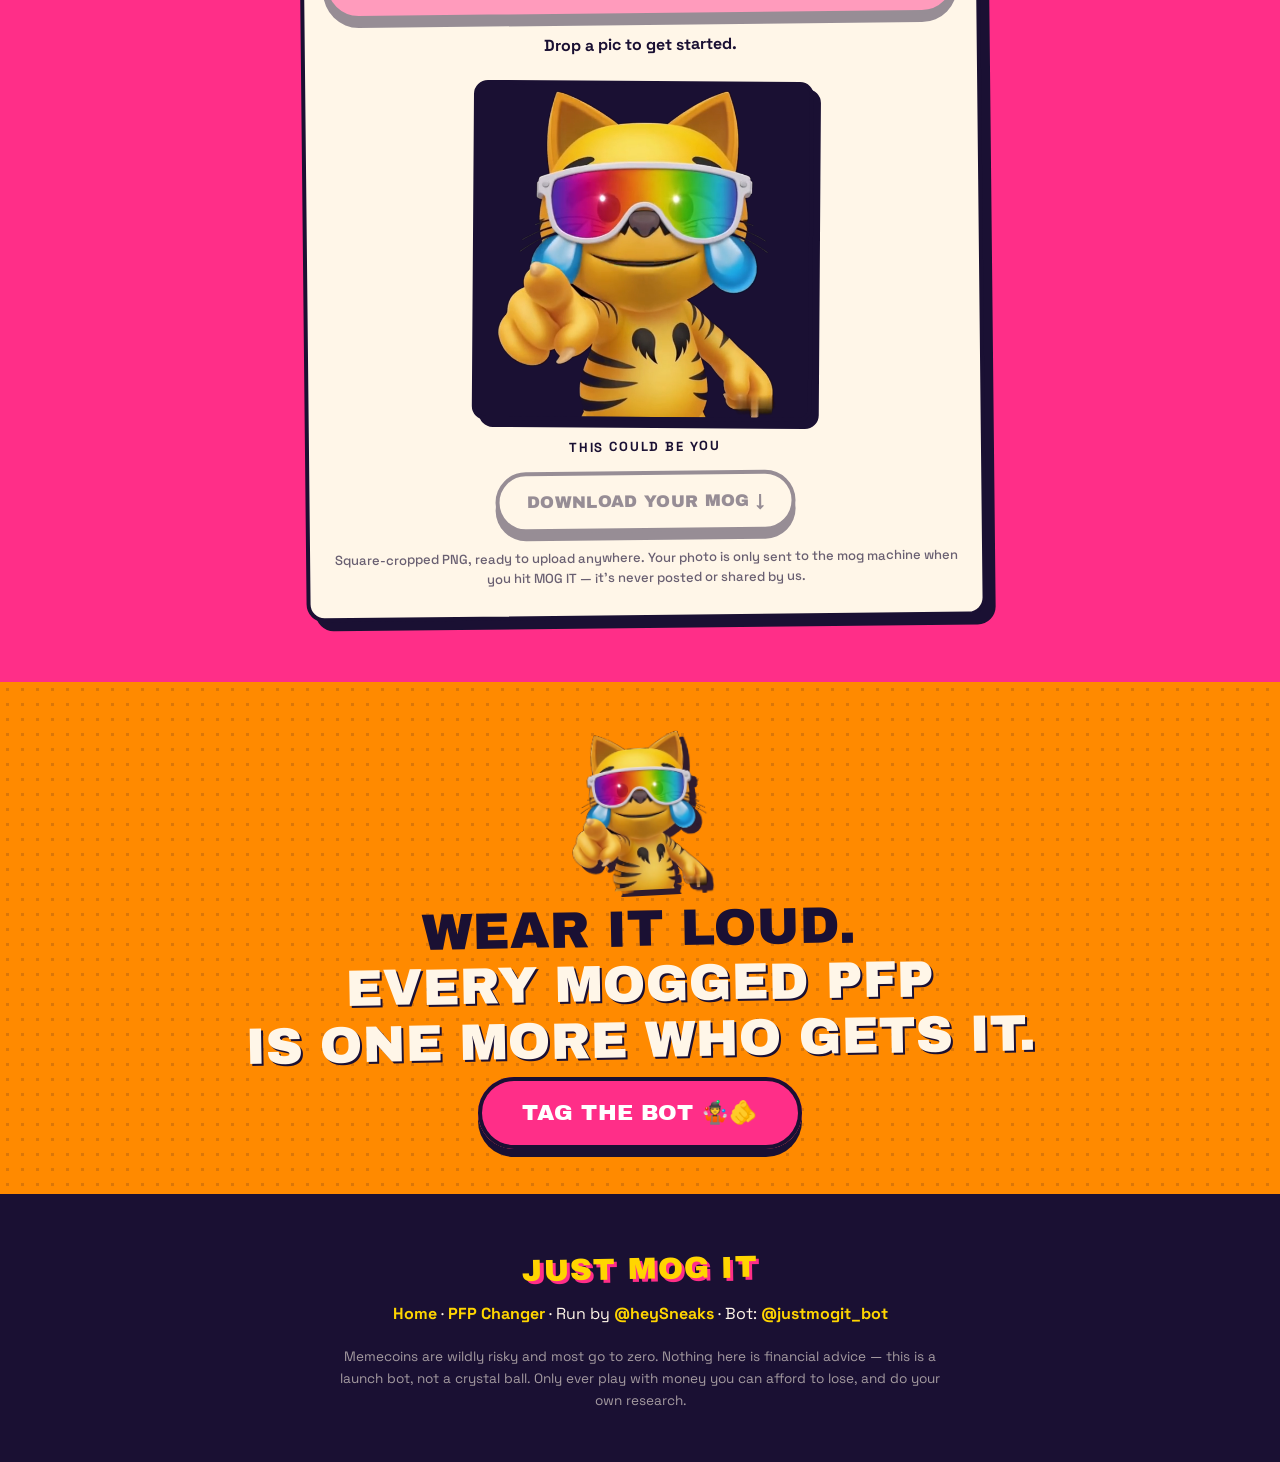
==== commit ab5911c8: "PFP changer: brand emoji swap 🐱👉 → 🤹🫵 (5 pairs + Mog Cat card icon)" ====
--- a/pfp.html
+++ b/pfp.html
@@ -150,7 +150,7 @@
 <!-- ======== TICKER ======== -->
 <div class="ticker ticker-top" aria-hidden="true">
   <div class="ticker-track" data-ticker>
-    <span>MOG ME</span><span class="tick-star">★</span><span>DROP YOUR PFP</span><span class="tick-star">★</span><span>GET MOGGED</span><span class="tick-star">★</span><span>🐱👉</span><span class="tick-star">★</span>
+    <span>MOG ME</span><span class="tick-star">★</span><span>DROP YOUR PFP</span><span class="tick-star">★</span><span>GET MOGGED</span><span class="tick-star">★</span><span>🤹🫵</span><span class="tick-star">★</span>
   </div>
 </div>
 
@@ -182,7 +182,7 @@
 <!-- ======== MARQUEE DIVIDER ======== -->
 <div class="ticker ticker-mid" aria-hidden="true">
   <div class="ticker-track ticker-track-rev" data-ticker>
-    <span>DROP · PICK · MOG</span><span class="tick-star">★</span><span>SAME YOU, JUST MOGGED</span><span class="tick-star">★</span><span>🐱👉</span><span class="tick-star">★</span>
+    <span>DROP · PICK · MOG</span><span class="tick-star">★</span><span>SAME YOU, JUST MOGGED</span><span class="tick-star">★</span><span>🤹🫵</span><span class="tick-star">★</span>
   </div>
 </div>
 
@@ -216,14 +216,14 @@
         </label>
         <label class="style-card">
           <input type="radio" name="style" value="cat">
-          <span class="sc-icon">🐱</span>
+          <span class="sc-icon">🤹</span>
           <span><span class="sc-name">MOG CAT</span>
           <span class="sc-desc">You, but a 3D yellow tiger cat in rainbow Vipers. Cry-laugh tears, little fangs, pointing straight at everyone.</span></span>
         </label>
       </div>
 
       <h3>3 · GET MOGGED</h3>
-      <button class="cta cta-main cta-big mog-btn" id="mogBtn" type="button" disabled>MOG IT 🐱👉</button>
+      <button class="cta cta-main cta-big mog-btn" id="mogBtn" type="button" disabled>MOG IT 🤹🫵</button>
       <p class="status" id="status" role="status">Drop a pic to get started.</p>
 
       <div class="wiring" id="wiring">
@@ -250,7 +250,7 @@
       <img src="mog-cat-alpha.png" alt="" width="600" height="600">
     </div>
     <p class="final-line">WEAR IT LOUD.<br><span>EVERY MOGGED PFP<br>IS ONE MORE WHO GETS IT.</span></p>
-    <a class="cta cta-main cta-big" href="https://x.com/justmogit_bot" target="_blank" rel="noopener">TAG THE BOT 🐱👉</a>
+    <a class="cta cta-main cta-big" href="https://x.com/justmogit_bot" target="_blank" rel="noopener">TAG THE BOT 🤹🫵</a>
   </section>
 </main>
 
@@ -387,7 +387,7 @@
       })
       .finally(function () {
         mogBtn.disabled = false;
-        mogBtn.textContent = "MOG IT 🐱👉";
+        mogBtn.textContent = "MOG IT 🤹🫵";
       });
   });
 
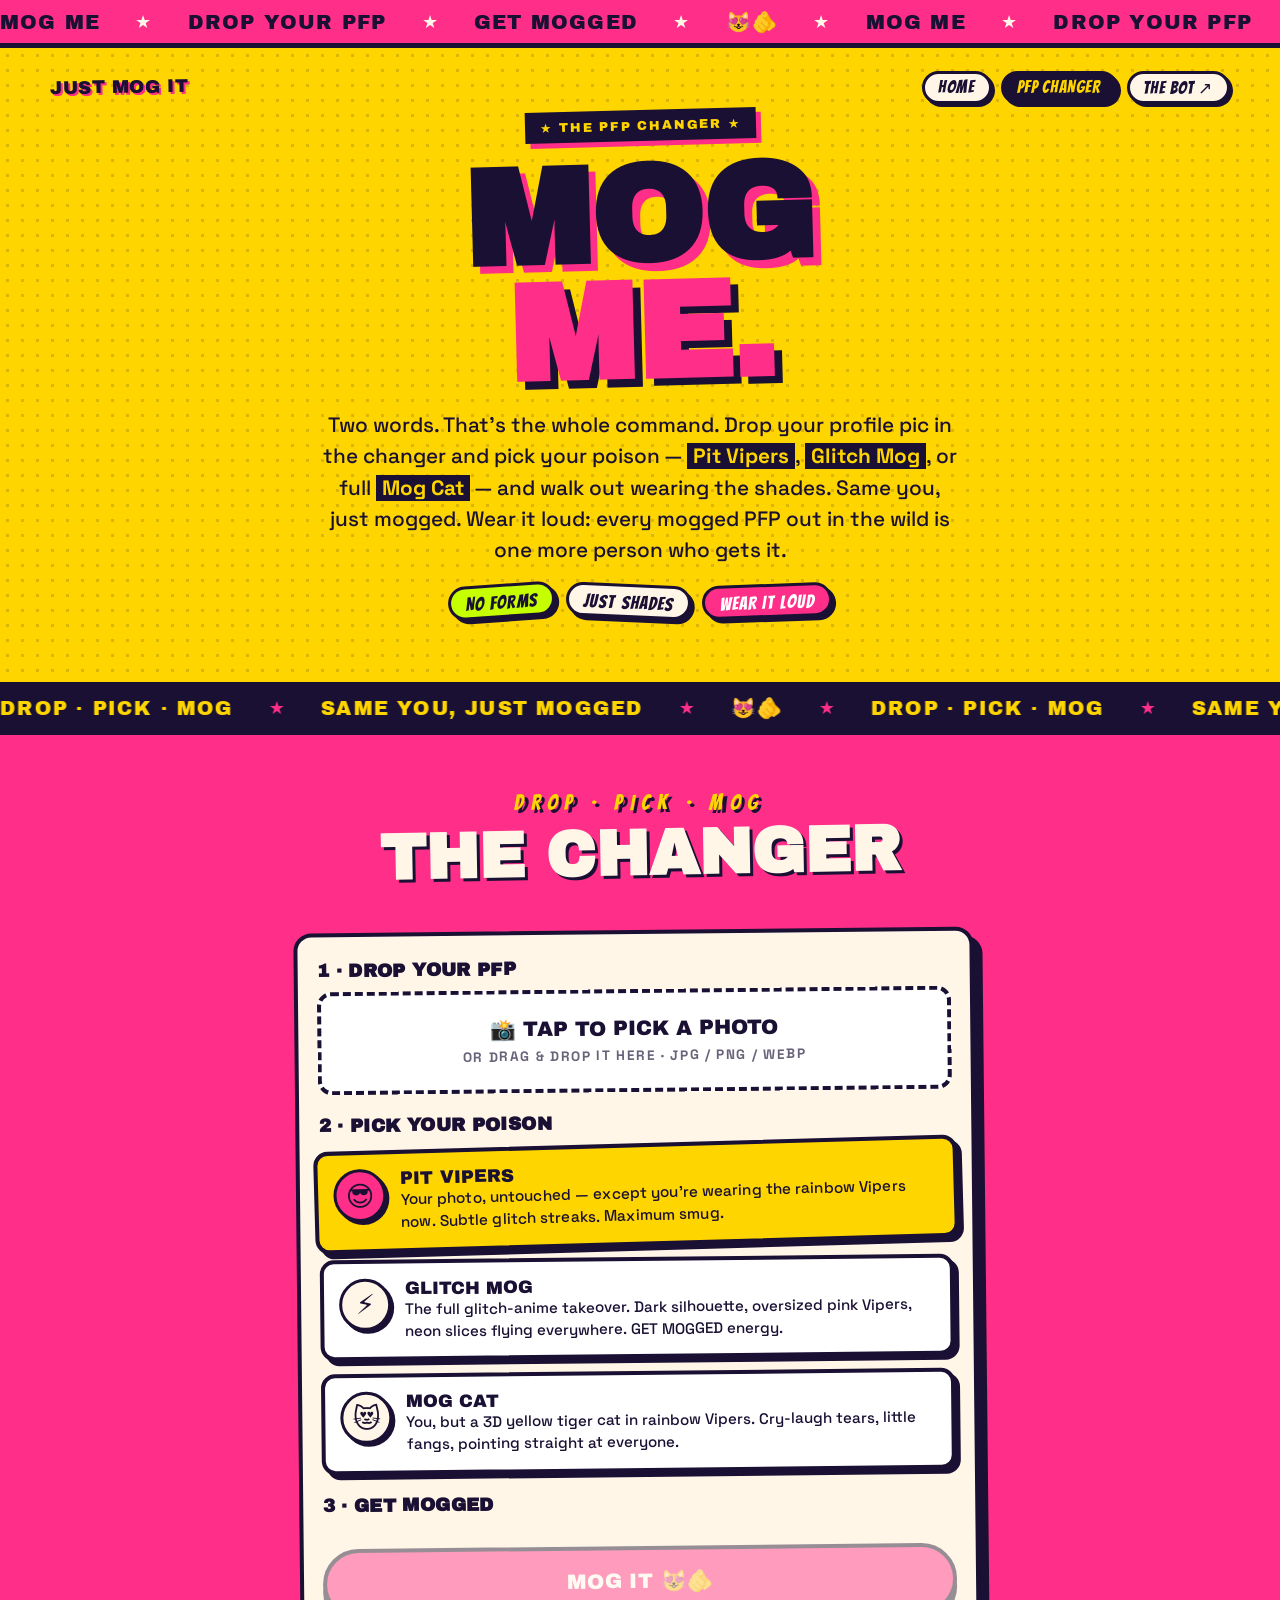
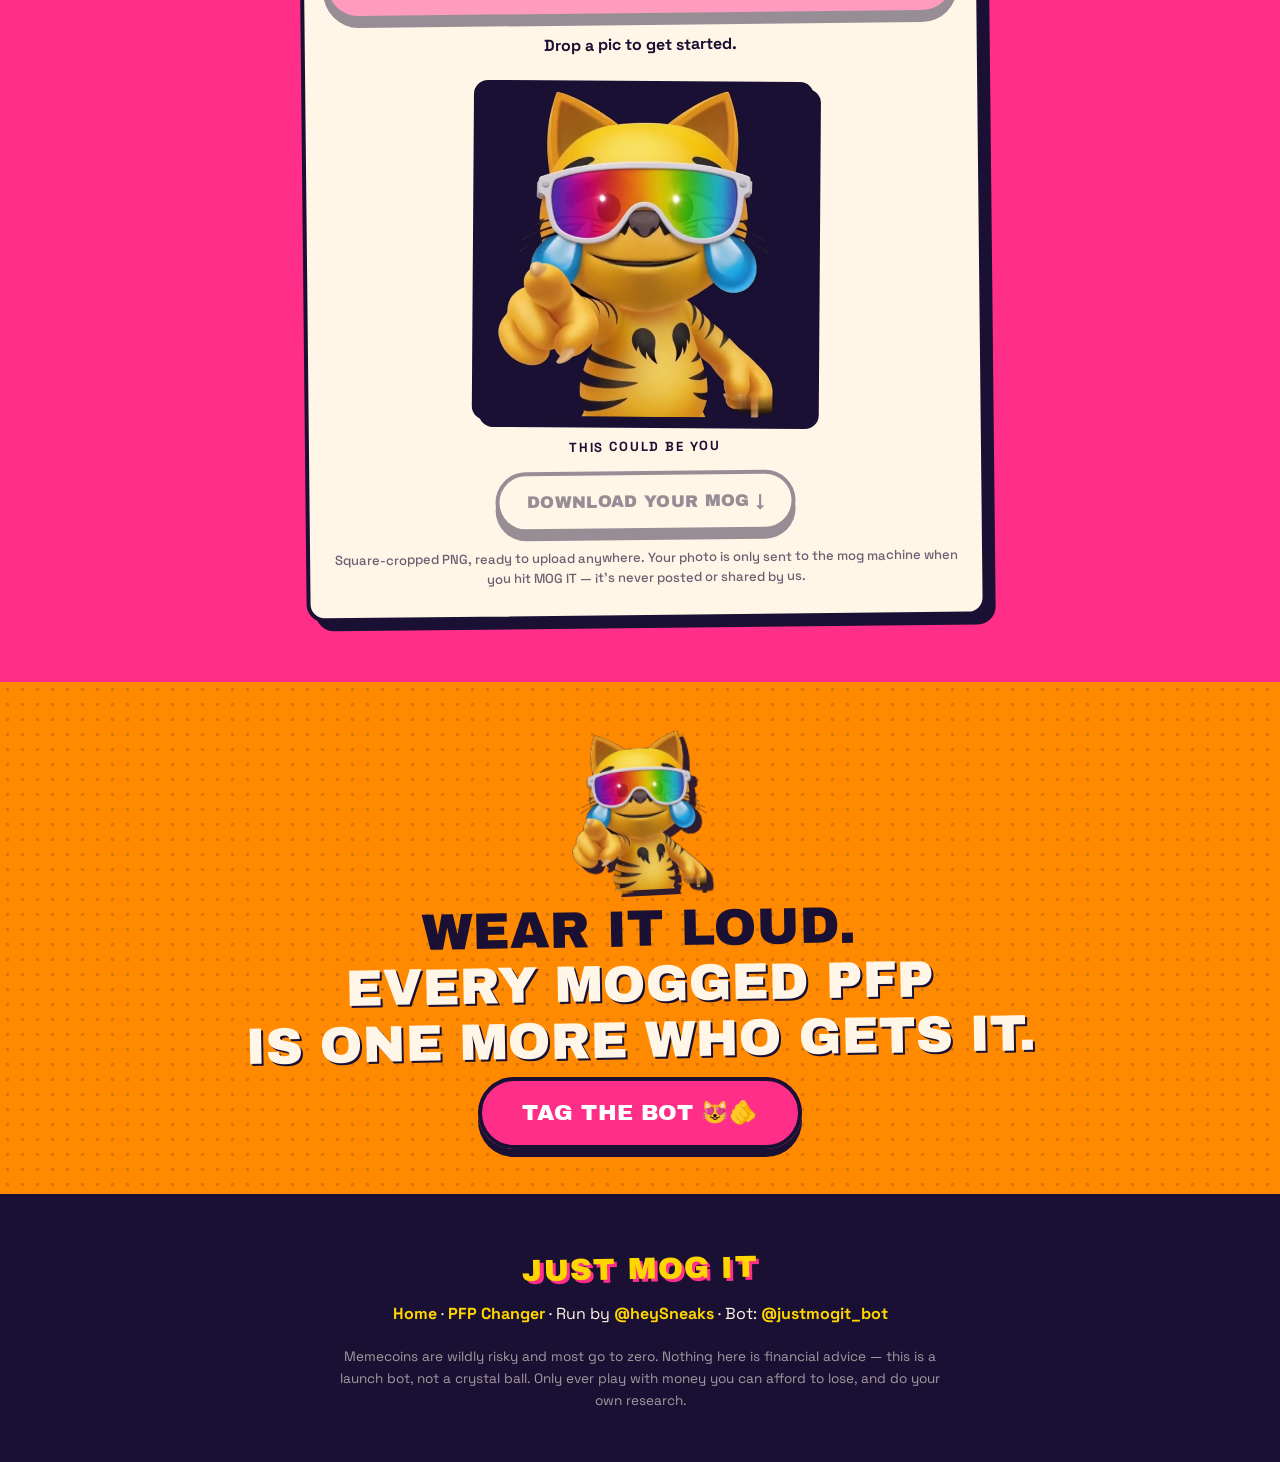
==== commit cc65e340: "PFP changer: correct the cat emoji to U+1F63B (previous commit used U+1F939 in error)" ====
--- a/pfp.html
+++ b/pfp.html
@@ -150,7 +150,7 @@
 <!-- ======== TICKER ======== -->
 <div class="ticker ticker-top" aria-hidden="true">
   <div class="ticker-track" data-ticker>
-    <span>MOG ME</span><span class="tick-star">★</span><span>DROP YOUR PFP</span><span class="tick-star">★</span><span>GET MOGGED</span><span class="tick-star">★</span><span>🤹🫵</span><span class="tick-star">★</span>
+    <span>MOG ME</span><span class="tick-star">★</span><span>DROP YOUR PFP</span><span class="tick-star">★</span><span>GET MOGGED</span><span class="tick-star">★</span><span>😻🫵</span><span class="tick-star">★</span>
   </div>
 </div>
 
@@ -182,7 +182,7 @@
 <!-- ======== MARQUEE DIVIDER ======== -->
 <div class="ticker ticker-mid" aria-hidden="true">
   <div class="ticker-track ticker-track-rev" data-ticker>
-    <span>DROP · PICK · MOG</span><span class="tick-star">★</span><span>SAME YOU, JUST MOGGED</span><span class="tick-star">★</span><span>🤹🫵</span><span class="tick-star">★</span>
+    <span>DROP · PICK · MOG</span><span class="tick-star">★</span><span>SAME YOU, JUST MOGGED</span><span class="tick-star">★</span><span>😻🫵</span><span class="tick-star">★</span>
   </div>
 </div>
 
@@ -216,14 +216,14 @@
         </label>
         <label class="style-card">
           <input type="radio" name="style" value="cat">
-          <span class="sc-icon">🤹</span>
+          <span class="sc-icon">😻</span>
           <span><span class="sc-name">MOG CAT</span>
           <span class="sc-desc">You, but a 3D yellow tiger cat in rainbow Vipers. Cry-laugh tears, little fangs, pointing straight at everyone.</span></span>
         </label>
       </div>
 
       <h3>3 · GET MOGGED</h3>
-      <button class="cta cta-main cta-big mog-btn" id="mogBtn" type="button" disabled>MOG IT 🤹🫵</button>
+      <button class="cta cta-main cta-big mog-btn" id="mogBtn" type="button" disabled>MOG IT 😻🫵</button>
       <p class="status" id="status" role="status">Drop a pic to get started.</p>
 
       <div class="wiring" id="wiring">
@@ -250,7 +250,7 @@
       <img src="mog-cat-alpha.png" alt="" width="600" height="600">
     </div>
     <p class="final-line">WEAR IT LOUD.<br><span>EVERY MOGGED PFP<br>IS ONE MORE WHO GETS IT.</span></p>
-    <a class="cta cta-main cta-big" href="https://x.com/justmogit_bot" target="_blank" rel="noopener">TAG THE BOT 🤹🫵</a>
+    <a class="cta cta-main cta-big" href="https://x.com/justmogit_bot" target="_blank" rel="noopener">TAG THE BOT 😻🫵</a>
   </section>
 </main>
 
@@ -387,7 +387,7 @@
       })
       .finally(function () {
         mogBtn.disabled = false;
-        mogBtn.textContent = "MOG IT 🤹🫵";
+        mogBtn.textContent = "MOG IT 😻🫵";
       });
   });
 
